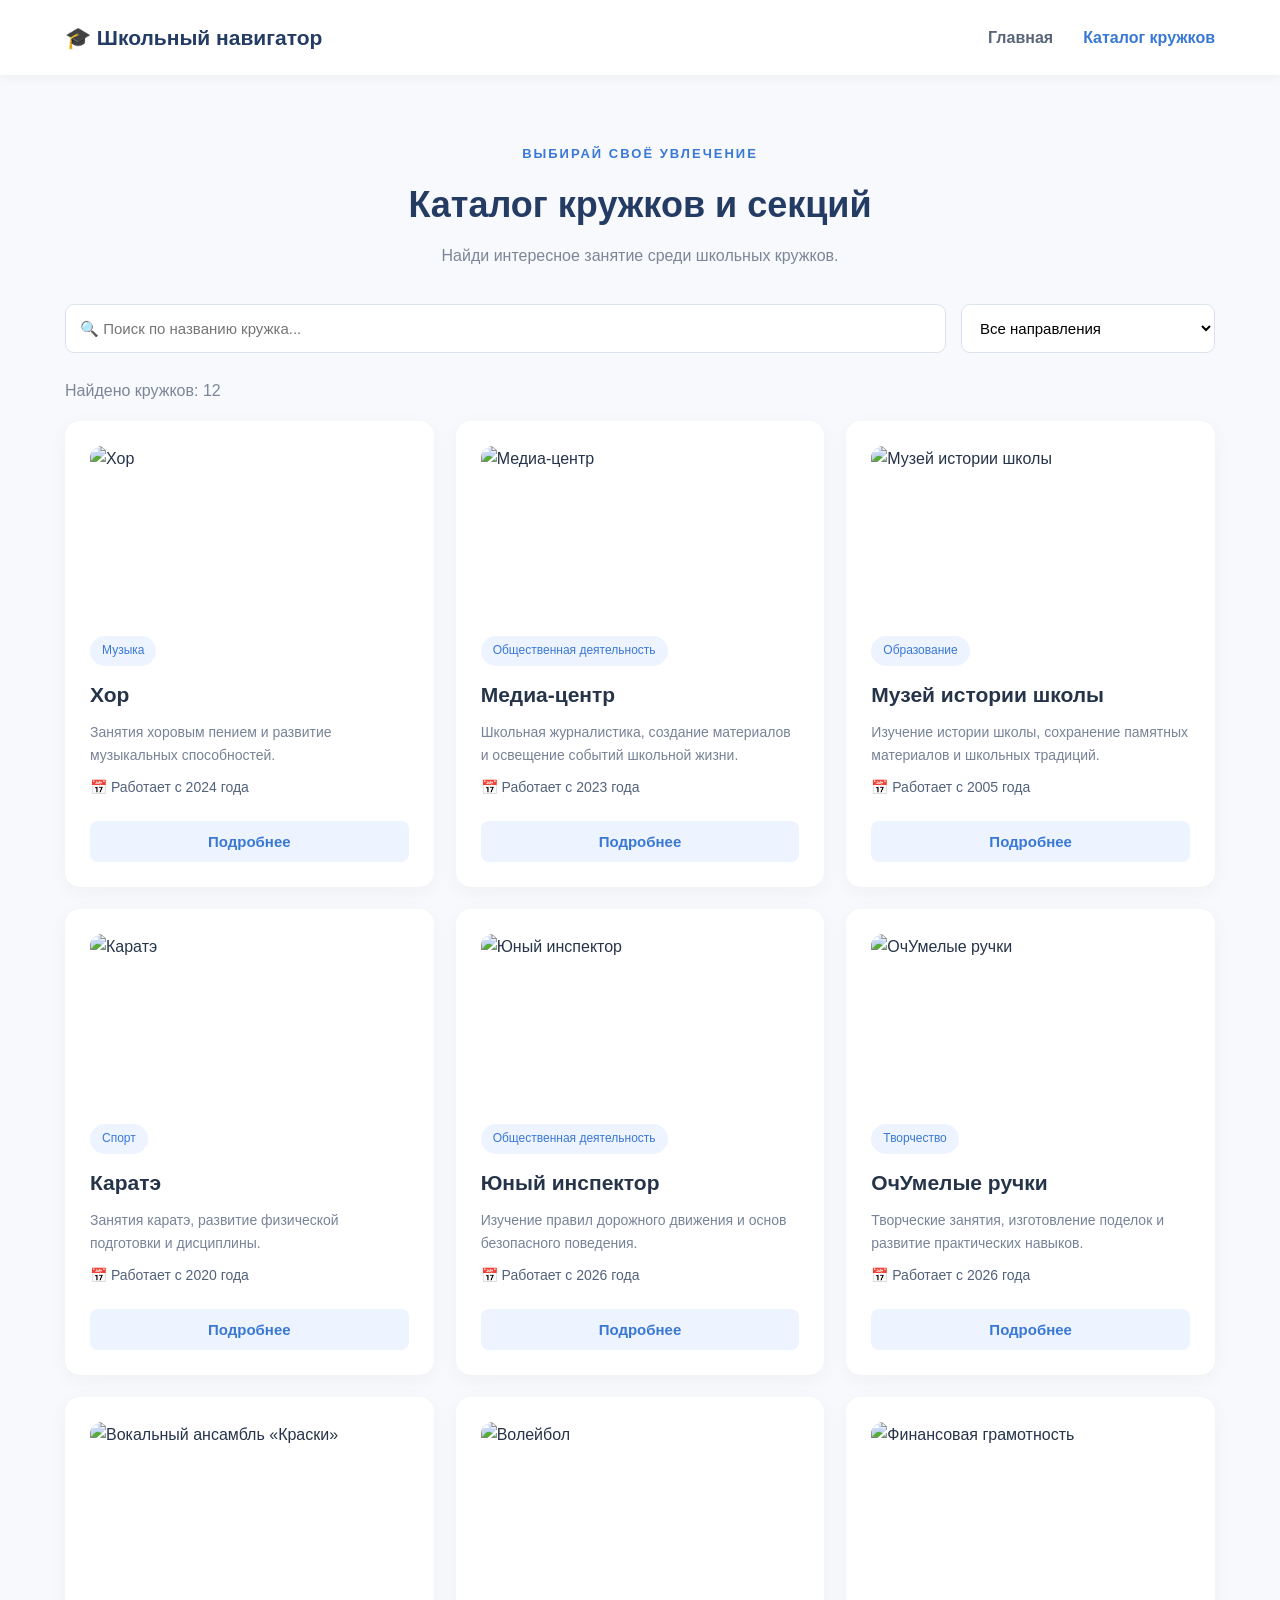
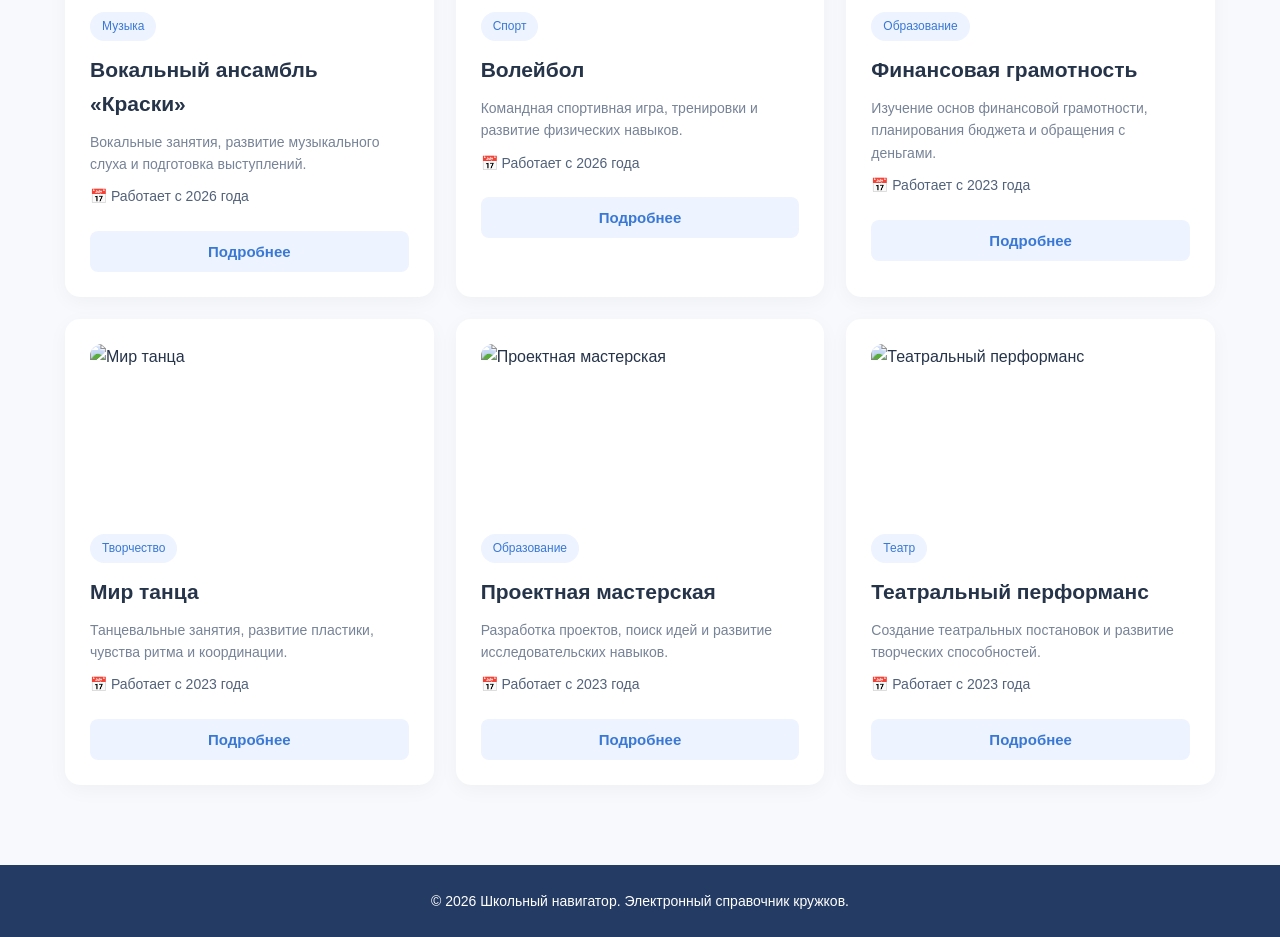
==== catalog.html @ a4b89b5b "Add files via upload" ====
<!DOCTYPE html>
<html lang="ru">
<head>
    <meta charset="UTF-8">
    <meta name="viewport" content="width=device-width, initial-scale=1.0">
    <title>Каталог кружков — Школьный навигатор</title>
    <link rel="stylesheet" href="style.css">
    <script src="script.js" defer></script>
</head>
<body>

    <header class="header">
        <div class="container nav">
            <a href="index.html" class="logo">🎓 Школьный навигатор</a>

            <nav>
                <a href="index.html">Главная</a>
                <a href="catalog.html" class="active">Каталог кружков</a>
            </nav>
        </div>
    </header>

    <main>
        <section class="catalog-section">
            <div class="container">

                <div class="catalog-heading">
                    <span class="subtitle">ВЫБИРАЙ СВОЁ УВЛЕЧЕНИЕ</span>
                    <h1>Каталог кружков и секций</h1>
                    <p>Найди интересное занятие среди школьных кружков.</p>
                </div>

                <div class="search-panel">
                    <input
                        type="text"
                        id="searchInput"
                        placeholder="🔍 Поиск по названию кружка..."
                    >
    
                <select id="categoryFilter">
                    <option value="Все">Все направления</option>
                    <option value="Музыка">Музыка</option>
                    <option value="Творчество">Творчество</option>
                    <option value="Спорт">Спорт</option>
                    <option value="Образование">Образование</option>
                    <option value="Театр">Театр</option>
                    <option value="Общественная деятельность">Общественная деятельность</option>
                </select>

                </div>

                <p id="resultsCount" class="results-count"></p>

                <div id="clubsContainer" class="clubs-grid">
                    <!-- Карточки кружков создаются через JavaScript -->
                </div>

                <div id="noResults" class="no-results hidden">
                    <div>🔎</div>
                    <h2>Ничего не найдено</h2>
                    <p>Попробуй изменить поисковый запрос или категорию.</p>
                </div>

            </div>
        </section>

        <div id="clubModal" class="modal hidden">
            <div class="modal-content">
                <button id="closeModal" class="close-modal"
                    aria-label="Закрыть">&times;</button>
                <div id="modalBody"></div>
            </div>
        </div>
    </main>

    <footer class="footer">
        <div class="container">
            <p>© 2026 Школьный навигатор. Электронный справочник кружков.</p>
        </div>
    </footer>

</body>
</html>
---- style.css ----
/* ОБЩИЕ НАСТРОЙКИ */

* {
    margin: 0;
    padding: 0;
    box-sizing: border-box;
}

body {
    font-family: Arial, sans-serif;
    color: #26344a;
    background: #f7f9fc;
    line-height: 1.6;
}

.container {
    width: 90%;
    max-width: 1150px;
    margin: 0 auto;
}

a {
    text-decoration: none;
}

/* ШАПКА САЙТА */

.header {
    background: white;
    box-shadow: 0 2px 12px rgba(0, 0, 0, 0.05);
    position: sticky;
    top: 0;
    z-index: 10;
}

.nav {
    min-height: 75px;
    display: flex;
    justify-content: space-between;
    align-items: center;
    gap: 20px;
}

.logo {
    font-size: 21px;
    font-weight: bold;
    color: #243b63;
}

nav {
    display: flex;
    gap: 30px;
}

nav a {
    color: #596579;
    font-weight: 600;
}

nav a:hover,
nav a.active {
    color: #3978d5;
}

/* КНОПКИ */

.btn {
    display: inline-block;
    background: #3978d5;
    color: white;
    padding: 13px 25px;
    border-radius: 9px;
    font-weight: bold;
    transition: 0.3s;
}

.btn:hover {
    background: #245fb5;
    transform: translateY(-2px);
}

/* ГЛАВНАЯ СТРАНИЦА */

.hero {
    background: linear-gradient(120deg, #e9f1ff, #f3edff);
    padding: 85px 0;
}

.hero-content {
    display: flex;
    justify-content: space-between;
    align-items: center;
    gap: 40px;
}

.hero-text {
    max-width: 580px;
}

.subtitle {
    color: #3978d5;
    font-size: 13px;
    font-weight: bold;
    letter-spacing: 2px;
}

.hero h1 {
    font-size: 52px;
    line-height: 1.15;
    margin: 15px 0;
    color: #243b63;
}

.hero-text p {
    font-size: 18px;
    color: #66758b;
    margin-bottom: 28px;
}

.hero-image {
    width: 350px;
    height: 300px;
    display: flex;
    flex-wrap: wrap;
    justify-content: center;
    align-items: center;
    gap: 15px;
}

.hero-icon,
.hero-center {
    width: 105px;
    height: 105px;
    display: flex;
    justify-content: center;
    align-items: center;
    background: white;
    border-radius: 25px;
    font-size: 45px;
    box-shadow: 0 10px 30px rgba(40, 70, 120, 0.08);
}

.hero-center {
    background: #3978d5;
}

/* НАПРАВЛЕНИЯ */

.categories {
    padding: 75px 0;
}

.section-title {
    text-align: center;
    font-size: 32px;
}

.section-description {
    text-align: center;
    color: #7b8798;
    margin: 10px 0 35px;
}

.category-grid {
    display: grid;
    grid-template-columns: repeat(4, 1fr);
    gap: 20px;
}

.category-card {
    background: white;
    padding: 28px 18px;
    text-align: center;
    border-radius: 15px;
    box-shadow: 0 5px 20px rgba(0, 0, 0, 0.04);
    transition: 0.3s;
}

.category-card:hover {
    transform: translateY(-5px);
    box-shadow: 0 10px 25px rgba(0, 0, 0, 0.08);
}

.category-icon {
    font-size: 42px;
    margin-bottom: 10px;
}

.category-card h3 {
    margin-bottom: 8px;
}

.category-card p {
    color: #7b8798;
    font-size: 14px;
}

/* О ПРОЕКТЕ */

.about {
    background: white;
    padding: 70px 0;
}

.about-content {
    display: flex;
    align-items: center;
    justify-content: space-between;
    gap: 40px;
}

.about-content > div:first-child {
    max-width: 650px;
}

.about h2 {
    font-size: 30px;
    margin-bottom: 20px;
}

.about p {
    color: #68778c;
    margin-bottom: 15px;
}

.about .btn {
    margin-top: 10px;
}

.about-emoji {
    font-size: 130px;
}

/* КАТАЛОГ */

.catalog-section {
    min-height: 75vh;
    padding: 65px 0 80px;
}

.catalog-heading {
    text-align: center;
    margin-bottom: 35px;
}

.catalog-heading h1 {
    font-size: 36px;
    margin: 10px 0;
    color: #243b63;
}

.catalog-heading p {
    color: #7b8798;
}

.search-panel {
    display: flex;
    gap: 15px;
    margin-bottom: 25px;
}

.search-panel input,
.search-panel select {
    padding: 14px;
    border: 1px solid #dce3ed;
    border-radius: 9px;
    background: white;
    font-size: 15px;
    outline: none;
}

.search-panel input {
    flex: 1;
}

.search-panel input:focus,
.search-panel select:focus {
    border-color: #3978d5;
}

.results-count {
    color: #7b8798;
    margin-bottom: 18px;
}

/* КАРТОЧКИ КРУЖКОВ */

.clubs-grid {
    display: grid;
    grid-template-columns: repeat(3, 1fr);
    gap: 22px;
}

.club-card {
    background: white;
    border-radius: 15px;
    padding: 25px;
    box-shadow: 0 5px 20px rgba(0, 0, 0, 0.04);
    transition: 0.3s;
}

.club-card:hover {
    transform: translateY(-5px);
    box-shadow: 0 10px 25px rgba(0, 0, 0, 0.08);
}

.club-icon {
    font-size: 42px;
    margin-bottom: 12px;
}

.club-category {
    display: inline-block;
    color: #3978d5;
    background: #edf3ff;
    padding: 5px 12px;
    border-radius: 20px;
    font-size: 12px;
    margin-bottom: 12px;
}

.club-card h3 {
    font-size: 21px;
    margin-bottom: 10px;
}

.club-card p {
    color: #778397;
    font-size: 14px;
    margin-bottom: 10px;
}

.club-info {
    color: #52627a;
    font-size: 14px;
    margin: 8px 0;
}

.details-btn {
    width: 100%;
    border: none;
    background: #edf3ff;
    color: #3978d5;
    padding: 12px;
    border-radius: 8px;
    font-size: 15px;
    font-weight: bold;
    cursor: pointer;
    margin-top: 15px;
}

.details-btn:hover {
    background: #3978d5;
    color: white;
}

/* НЕТ РЕЗУЛЬТАТОВ */

.no-results {
    text-align: center;
    padding: 50px 10px;
}

.no-results div {
    font-size: 55px;
}

.no-results p {
    color: #7b8798;
}

.hidden {
    display: none !important;
}

/* МОДАЛЬНОЕ ОКНО */

.modal {
    position: fixed;
    inset: 0;
    background: rgba(20, 32, 50, 0.6);
    display: flex;
    justify-content: center;
    align-items: center;
    padding: 20px;
    z-index: 100;
}

.modal-content {
    background: white;
    padding: 35px;
    border-radius: 15px;
    width: 100%;
    max-width: 500px;
    position: relative;
    max-height: 85vh;
    overflow-y: auto;
}

.close-modal {
    position: absolute;
    right: 15px;
    top: 10px;
    border: none;
    background: none;
    font-size: 30px;
    cursor: pointer;
    color: #68778c;
}

/* ПОДВАЛ */

.footer {
    background: #243b63;
    color: white;
    text-align: center;
    padding: 25px 0;
    font-size: 14px;
}

/* АДАПТАЦИЯ ПОД ПЛАНШЕТЫ И ТЕЛЕФОНЫ */

@media (max-width: 850px) {
    .category-grid {
        grid-template-columns: repeat(2, 1fr);
    }

    .clubs-grid {
        grid-template-columns: repeat(2, 1fr);
    }

    .hero h1 {
        font-size: 40px;
    }

    .hero-image {
        width: 270px;
    }
}

@media (max-width: 600px) {
    .nav {
        flex-direction: column;
        padding: 15px 0;
    }

    nav {
        gap: 20px;
    }

    .hero-content {
        flex-direction: column;
        text-align: center;
    }

    .hero h1 {
        font-size: 36px;
    }

    .hero-image {
        max-width: 100%;
    }

    .category-grid {
    display: grid;
    grid-template-columns: repeat(3, 1fr);
    gap: 20px;
    
}

    .about-content {
        flex-direction: column;
        text-align: center;
    }

    .search-panel {
        flex-direction: column;
    }

    .catalog-heading h1 {
        font-size: 28px;
    }
}

.category-icon {
    width: 100%;
    height: 160px;
    overflow: hidden;
    border-radius: 12px;
    margin-bottom: 15px;
}

.category-icon img {
    width: 100%;
    height: 100%;
    object-fit: cover;
    display: block;
}
.club-image {
    width: 100%;
    height: 180px;
    object-fit: cover;
    border-radius: 12px;
    display: block;
}

/* Фотографии кружков в каталоге */

.club-image {
    width: 100%;
    height: 190px;
    object-fit: cover;
    display: block;
    border-radius: 12px 12px 0 0;
}

/* Фотография в подробной информации */

.modal-image {
    width: 100%;
    max-height: 280px;
    object-fit: cover;
    border-radius: 12px;
    margin-bottom: 15px;
}

/* Расписание занятий */

.schedule {
    margin-top: 20px;
    padding: 15px;
    background: #f3f6fb;
    border-radius: 10px;
}

.schedule h3 {
    margin-bottom: 12px;
}

.schedule p {
    margin: 8px 0;
    line-height: 1.5;
}
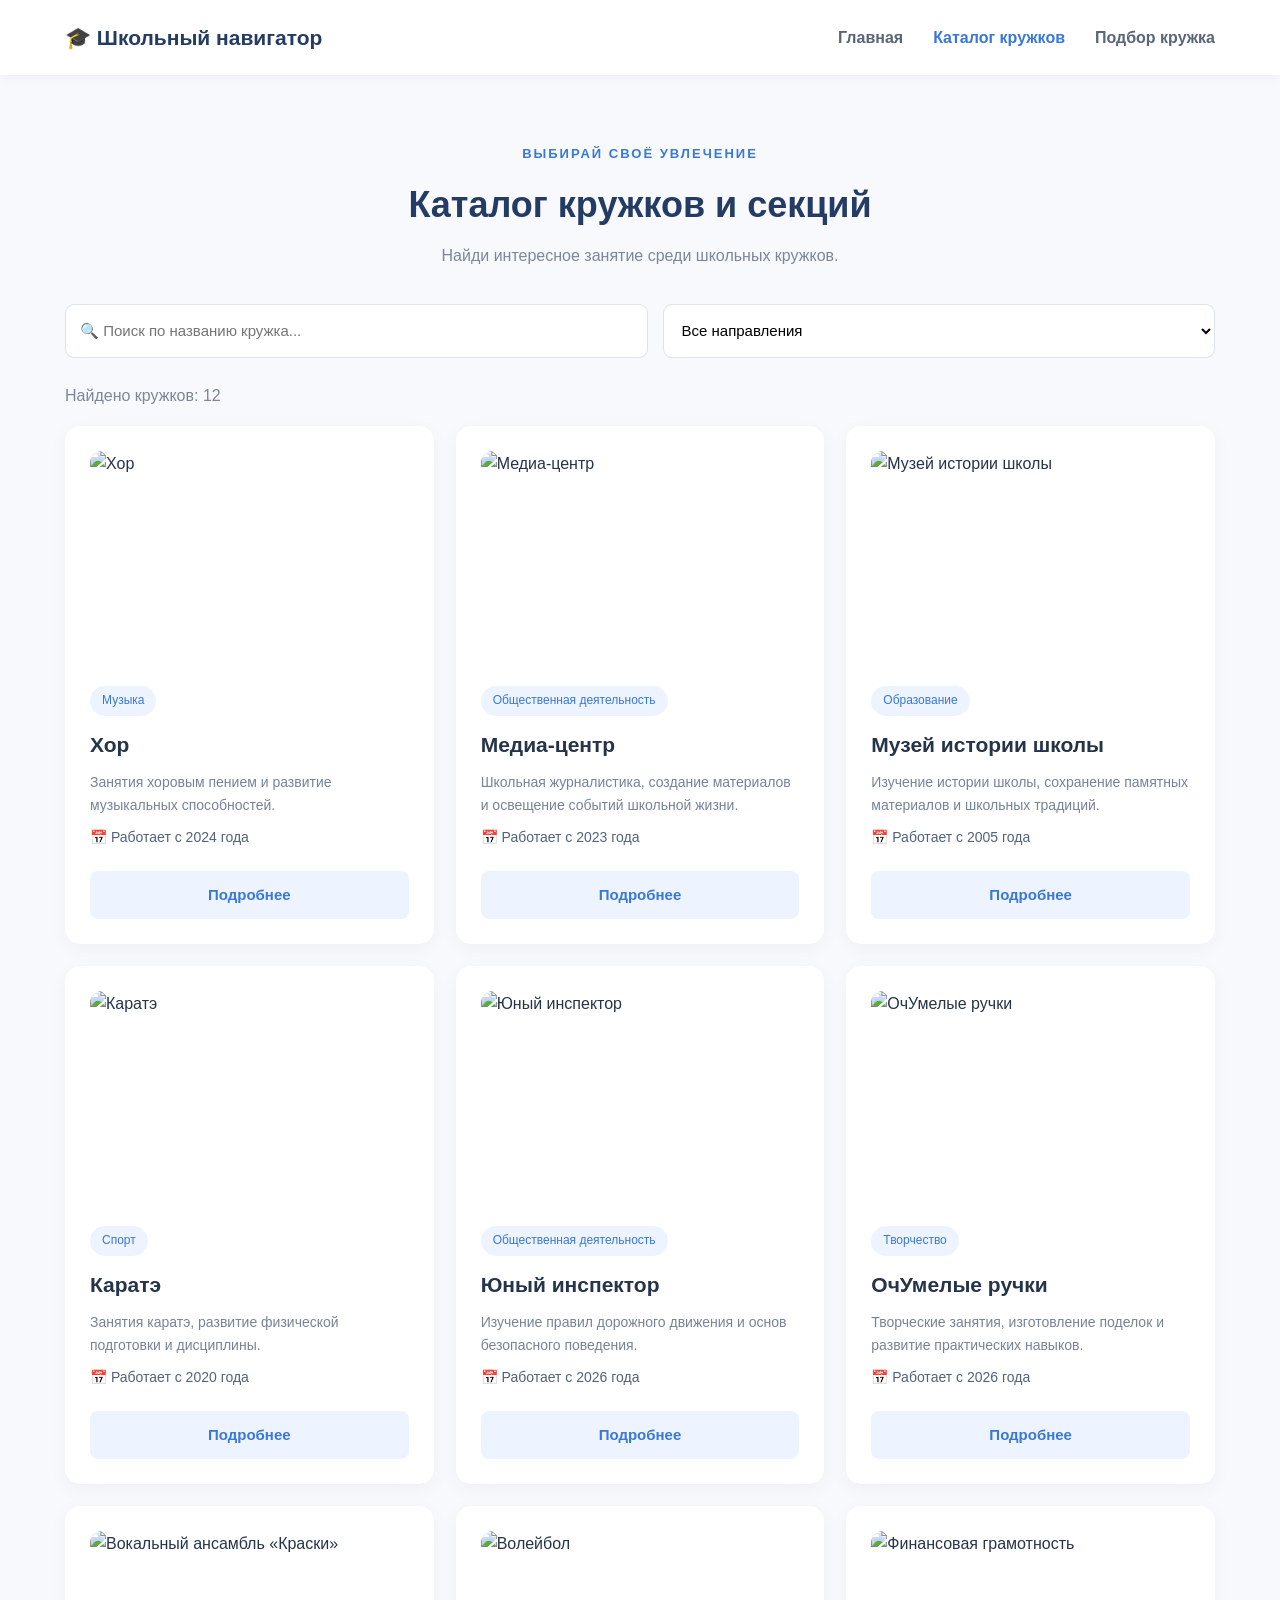
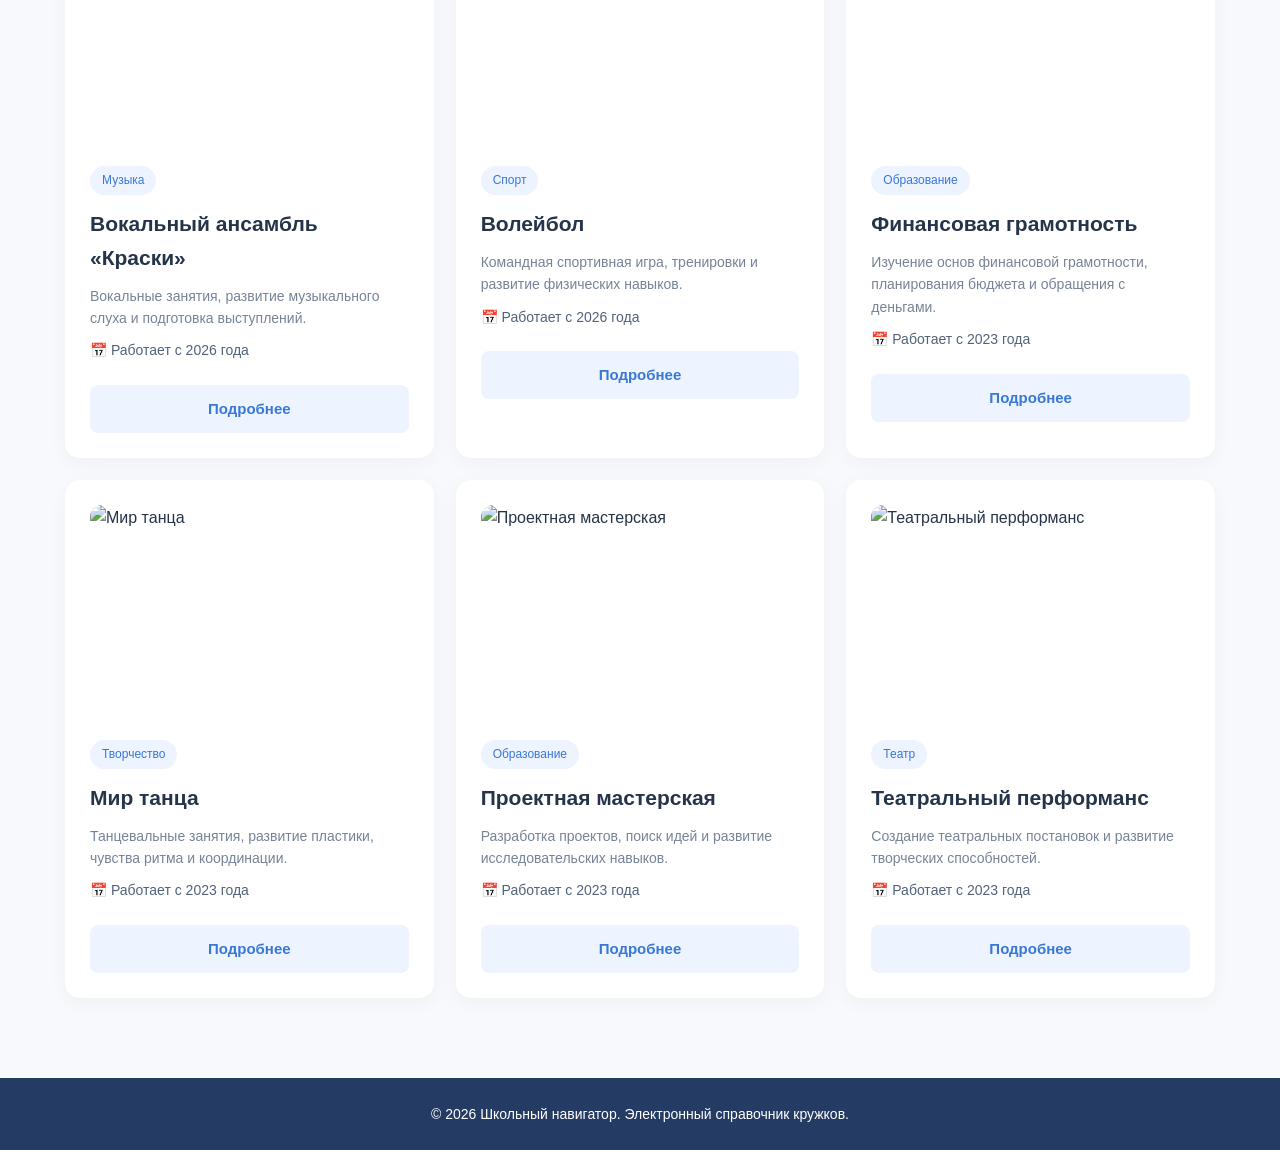
==== commit 69725a39: "Add files via upload" ====
--- a/catalog.html
+++ b/catalog.html
@@ -17,6 +17,7 @@
             <nav>
                 <a href="index.html">Главная</a>
                 <a href="catalog.html" class="active">Каталог кружков</a>
+                <a href="test.html">Подбор кружка</a>
             </nav>
         </div>
     </header>
--- a/style.css
+++ b/style.css
@@ -1,5 +1,10 @@
 
-/* ОБЩИЕ НАСТРОЙКИ */
+/* =====================================
+   ШКОЛЬНЫЙ НАВИГАТОР
+   УНИВЕРСАЛЬНЫЙ АДАПТИВНЫЙ ДИЗАЙН
+===================================== */
+
+/* 1. ОБЩИЕ НАСТРОЙКИ */
 
 * {
     margin: 0;
@@ -7,26 +12,44 @@
     box-sizing: border-box;
 }
 
+html {
+    width: 100%;
+    scroll-behavior: smooth;
+}
+
 body {
+    width: 100%;
+    min-width: 320px;
     font-family: Arial, sans-serif;
     color: #26344a;
     background: #f7f9fc;
     line-height: 1.6;
-}
-
-.container {
-    width: 90%;
-    max-width: 1150px;
-    margin: 0 auto;
+    overflow-x: clip;
+}
+
+img {
+    max-width: 100%;
 }
 
 a {
     text-decoration: none;
 }
 
-/* ШАПКА САЙТА */
+button,
+input,
+select {
+    font: inherit;
+}
+
+.container {
+    width: min(92%, 1150px);
+    margin-inline: auto;
+}
+
+/* 2. ШАПКА САЙТА */
 
 .header {
+    width: 100%;
     background: white;
     box-shadow: 0 2px 12px rgba(0, 0, 0, 0.05);
     position: sticky;
@@ -40,17 +63,22 @@
     justify-content: space-between;
     align-items: center;
     gap: 20px;
+    padding-block: 12px;
 }
 
 .logo {
-    font-size: 21px;
+    font-size: clamp(17px, 2vw, 21px);
     font-weight: bold;
     color: #243b63;
+    overflow-wrap: anywhere;
 }
 
 nav {
     display: flex;
-    gap: 30px;
+    align-items: center;
+    justify-content: center;
+    flex-wrap: wrap;
+    gap: clamp(12px, 2.5vw, 30px);
 }
 
 nav a {
@@ -63,7 +91,7 @@
     color: #3978d5;
 }
 
-/* КНОПКИ */
+/* 3. КНОПКИ */
 
 .btn {
     display: inline-block;
@@ -72,6 +100,7 @@
     padding: 13px 25px;
     border-radius: 9px;
     font-weight: bold;
+    text-align: center;
     transition: 0.3s;
 }
 
@@ -80,21 +109,25 @@
     transform: translateY(-2px);
 }
 
-/* ГЛАВНАЯ СТРАНИЦА */
+/* 4. ГЛАВНАЯ СТРАНИЦА */
 
 .hero {
     background: linear-gradient(120deg, #e9f1ff, #f3edff);
-    padding: 85px 0;
+    padding: clamp(45px, 8vw, 85px) 0;
+    overflow: hidden;
 }
 
 .hero-content {
     display: flex;
     justify-content: space-between;
     align-items: center;
-    gap: 40px;
+    gap: clamp(25px, 5vw, 50px);
+    min-width: 0;
 }
 
 .hero-text {
+    flex: 1 1 400px;
+    min-width: 0;
     max-width: 580px;
 }
 
@@ -106,21 +139,25 @@
 }
 
 .hero h1 {
-    font-size: 52px;
+    font-size: clamp(32px, 5vw, 52px);
     line-height: 1.15;
     margin: 15px 0;
     color: #243b63;
+    overflow-wrap: break-word;
 }
 
 .hero-text p {
-    font-size: 18px;
+    font-size: clamp(16px, 2vw, 18px);
     color: #66758b;
     margin-bottom: 28px;
 }
 
 .hero-image {
+    flex: 0 1 350px;
     width: 350px;
-    height: 300px;
+    max-width: 100%;
+    min-width: 0;
+    min-height: 250px;
     display: flex;
     flex-wrap: wrap;
     justify-content: center;
@@ -132,6 +169,7 @@
 .hero-center {
     width: 105px;
     height: 105px;
+    flex: 0 0 105px;
     display: flex;
     justify-content: center;
     align-items: center;
@@ -145,15 +183,16 @@
     background: #3978d5;
 }
 
-/* НАПРАВЛЕНИЯ */
+/* 5. НАПРАВЛЕНИЯ */
 
 .categories {
-    padding: 75px 0;
+    padding: clamp(45px, 7vw, 75px) 0;
 }
 
 .section-title {
     text-align: center;
-    font-size: 32px;
+    font-size: clamp(25px, 4vw, 32px);
+    color: #243b63;
 }
 
 .section-description {
@@ -164,11 +203,13 @@
 
 .category-grid {
     display: grid;
-    grid-template-columns: repeat(4, 1fr);
+    grid-template-columns:
+        repeat(auto-fit, minmax(min(100%, 220px), 1fr));
     gap: 20px;
 }
 
 .category-card {
+    min-width: 0;
     background: white;
     padding: 28px 18px;
     text-align: center;
@@ -183,8 +224,19 @@
 }
 
 .category-icon {
+    width: 100%;
+    height: 160px;
+    overflow: hidden;
+    border-radius: 12px;
+    margin-bottom: 15px;
     font-size: 42px;
-    margin-bottom: 10px;
+}
+
+.category-icon img {
+    width: 100%;
+    height: 100%;
+    object-fit: cover;
+    display: block;
 }
 
 .category-card h3 {
@@ -194,13 +246,14 @@
 .category-card p {
     color: #7b8798;
     font-size: 14px;
-}
-
-/* О ПРОЕКТЕ */
+    overflow-wrap: break-word;
+}
+
+/* 6. О ПРОЕКТЕ */
 
 .about {
     background: white;
-    padding: 70px 0;
+    padding: clamp(45px, 7vw, 70px) 0;
 }
 
 .about-content {
@@ -212,10 +265,11 @@
 
 .about-content > div:first-child {
     max-width: 650px;
+    min-width: 0;
 }
 
 .about h2 {
-    font-size: 30px;
+    font-size: clamp(25px, 4vw, 30px);
     margin-bottom: 20px;
 }
 
@@ -229,14 +283,14 @@
 }
 
 .about-emoji {
-    font-size: 130px;
-}
-
-/* КАТАЛОГ */
+    font-size: clamp(70px, 12vw, 130px);
+}
+
+/* 7. КАТАЛОГ */
 
 .catalog-section {
     min-height: 75vh;
-    padding: 65px 0 80px;
+    padding: clamp(40px, 6vw, 65px) 0 80px;
 }
 
 .catalog-heading {
@@ -245,23 +299,29 @@
 }
 
 .catalog-heading h1 {
-    font-size: 36px;
+    font-size: clamp(27px, 4vw, 36px);
     margin: 10px 0;
     color: #243b63;
+    overflow-wrap: break-word;
 }
 
 .catalog-heading p {
     color: #7b8798;
 }
 
+/* 8. ПОИСК И ФИЛЬТР */
+
 .search-panel {
     display: flex;
+    flex-wrap: wrap;
     gap: 15px;
     margin-bottom: 25px;
+    width: 100%;
 }
 
 .search-panel input,
 .search-panel select {
+    min-width: 0;
     padding: 14px;
     border: 1px solid #dce3ed;
     border-radius: 9px;
@@ -271,7 +331,13 @@
 }
 
 .search-panel input {
-    flex: 1;
+    flex: 1 1 250px;
+    width: 100%;
+}
+
+.search-panel select {
+    flex: 1 1 220px;
+    width: 100%;
 }
 
 .search-panel input:focus,
@@ -284,20 +350,24 @@
     margin-bottom: 18px;
 }
 
-/* КАРТОЧКИ КРУЖКОВ */
+/* 9. КАРТОЧКИ КРУЖКОВ */
 
 .clubs-grid {
     display: grid;
-    grid-template-columns: repeat(3, 1fr);
+    grid-template-columns:
+        repeat(auto-fit, minmax(min(100%, 280px), 1fr));
     gap: 22px;
+    align-items: stretch;
 }
 
 .club-card {
+    min-width: 0;
     background: white;
     border-radius: 15px;
     padding: 25px;
     box-shadow: 0 5px 20px rgba(0, 0, 0, 0.04);
     transition: 0.3s;
+    overflow: hidden;
 }
 
 .club-card:hover {
@@ -323,18 +393,21 @@
 .club-card h3 {
     font-size: 21px;
     margin-bottom: 10px;
+    overflow-wrap: break-word;
 }
 
 .club-card p {
     color: #778397;
     font-size: 14px;
     margin-bottom: 10px;
+    overflow-wrap: break-word;
 }
 
 .club-info {
     color: #52627a;
     font-size: 14px;
     margin: 8px 0;
+    overflow-wrap: break-word;
 }
 
 .details-btn {
@@ -355,7 +428,26 @@
     color: white;
 }
 
-/* НЕТ РЕЗУЛЬТАТОВ */
+/* 10. ФОТОГРАФИИ КРУЖКОВ */
+
+.club-image {
+    width: 100%;
+    height: clamp(170px, 22vw, 220px);
+    object-fit: cover;
+    display: block;
+    border-radius: 12px;
+    margin-bottom: 15px;
+}
+
+.modal-image {
+    width: 100%;
+    max-height: 280px;
+    object-fit: cover;
+    border-radius: 12px;
+    margin-bottom: 15px;
+}
+
+/* 11. НЕТ РЕЗУЛЬТАТОВ */
 
 .no-results {
     text-align: center;
@@ -374,7 +466,7 @@
     display: none !important;
 }
 
-/* МОДАЛЬНОЕ ОКНО */
+/* 12. МОДАЛЬНОЕ ОКНО */
 
 .modal {
     position: fixed;
@@ -396,6 +488,7 @@
     position: relative;
     max-height: 85vh;
     overflow-y: auto;
+    overflow-wrap: break-word;
 }
 
 .close-modal {
@@ -409,123 +502,7 @@
     color: #68778c;
 }
 
-/* ПОДВАЛ */
-
-.footer {
-    background: #243b63;
-    color: white;
-    text-align: center;
-    padding: 25px 0;
-    font-size: 14px;
-}
-
-/* АДАПТАЦИЯ ПОД ПЛАНШЕТЫ И ТЕЛЕФОНЫ */
-
-@media (max-width: 850px) {
-    .category-grid {
-        grid-template-columns: repeat(2, 1fr);
-    }
-
-    .clubs-grid {
-        grid-template-columns: repeat(2, 1fr);
-    }
-
-    .hero h1 {
-        font-size: 40px;
-    }
-
-    .hero-image {
-        width: 270px;
-    }
-}
-
-@media (max-width: 600px) {
-    .nav {
-        flex-direction: column;
-        padding: 15px 0;
-    }
-
-    nav {
-        gap: 20px;
-    }
-
-    .hero-content {
-        flex-direction: column;
-        text-align: center;
-    }
-
-    .hero h1 {
-        font-size: 36px;
-    }
-
-    .hero-image {
-        max-width: 100%;
-    }
-
-    .category-grid {
-    display: grid;
-    grid-template-columns: repeat(3, 1fr);
-    gap: 20px;
-    
-}
-
-    .about-content {
-        flex-direction: column;
-        text-align: center;
-    }
-
-    .search-panel {
-        flex-direction: column;
-    }
-
-    .catalog-heading h1 {
-        font-size: 28px;
-    }
-}
-
-.category-icon {
-    width: 100%;
-    height: 160px;
-    overflow: hidden;
-    border-radius: 12px;
-    margin-bottom: 15px;
-}
-
-.category-icon img {
-    width: 100%;
-    height: 100%;
-    object-fit: cover;
-    display: block;
-}
-.club-image {
-    width: 100%;
-    height: 180px;
-    object-fit: cover;
-    border-radius: 12px;
-    display: block;
-}
-
-/* Фотографии кружков в каталоге */
-
-.club-image {
-    width: 100%;
-    height: 190px;
-    object-fit: cover;
-    display: block;
-    border-radius: 12px 12px 0 0;
-}
-
-/* Фотография в подробной информации */
-
-.modal-image {
-    width: 100%;
-    max-height: 280px;
-    object-fit: cover;
-    border-radius: 12px;
-    margin-bottom: 15px;
-}
-
-/* Расписание занятий */
+/* 13. РАСПИСАНИЕ */
 
 .schedule {
     margin-top: 20px;
@@ -542,3 +519,217 @@
     margin: 8px 0;
     line-height: 1.5;
 }
+
+/* 14. ПОДВАЛ */
+
+.footer {
+    background: #243b63;
+    color: white;
+    text-align: center;
+    padding: 25px 15px;
+    font-size: 14px;
+}
+
+/* 15. ПЛАНШЕТЫ И НЕБОЛЬШИЕ ЭКРАНЫ */
+
+@media (max-width: 850px) {
+
+    .nav {
+        flex-wrap: wrap;
+        justify-content: center;
+        text-align: center;
+    }
+
+    .hero-content {
+        gap: 25px;
+    }
+
+    .hero-image {
+        flex-basis: 270px;
+    }
+
+    .about-content {
+        gap: 25px;
+    }
+}
+
+/* 16. ТЕЛЕФОНЫ */
+
+@media (max-width: 600px) {
+
+    .container {
+        width: 92%;
+    }
+
+    /* Шапка */
+    .nav {
+        flex-direction: column;
+        gap: 10px;
+        padding: 12px 0;
+    }
+
+    .logo {
+        text-align: center;
+        font-size: 19px;
+    }
+
+    nav {
+        width: 100%;
+        justify-content: center;
+        gap: 16px;
+    }
+
+    nav a {
+        font-size: 14px;
+    }
+
+    /* Главный экран */
+    .hero {
+        padding: 40px 0;
+    }
+
+    .hero-content {
+        flex-direction: column;
+        text-align: center;
+    }
+
+    .hero-text {
+        width: 100%;
+    }
+
+    .hero h1 {
+        font-size: clamp(30px, 8vw, 36px);
+    }
+
+    .hero-text p {
+        font-size: 16px;
+    }
+
+    .hero-image {
+        width: 100%;
+        max-width: 270px;
+        flex: none;
+        min-height: auto;
+        display: grid;
+        grid-template-columns: repeat(2, minmax(0, 1fr));
+        gap: 12px;
+        margin: 15px auto 0;
+    }
+
+    .hero-icon,
+    .hero-center {
+        width: 100%;
+        height: 95px;
+        min-width: 0;
+        flex: none;
+        font-size: 38px;
+    }
+
+    /* Направления */
+    .category-grid {
+        grid-template-columns:
+            repeat(auto-fit, minmax(min(100%, 145px), 1fr));
+        gap: 12px;
+    }
+
+    .category-card {
+        padding: 18px 10px;
+    }
+
+    .category-icon {
+        height: 120px;
+    }
+
+    .category-card h3 {
+        font-size: 16px;
+    }
+
+    .category-card p {
+        font-size: 13px;
+    }
+
+    /* О проекте */
+    .about-content {
+        flex-direction: column;
+        text-align: center;
+    }
+
+    /* Каталог */
+    .catalog-section {
+        padding-top: 40px;
+    }
+
+    .catalog-heading {
+        margin-bottom: 25px;
+    }
+
+    .search-panel {
+        flex-direction: column;
+        gap: 12px;
+    }
+
+    .search-panel input,
+    .search-panel select {
+        width: 100%;
+        flex: 1 1 auto;
+        font-size: 14px;
+    }
+
+    .clubs-grid {
+        grid-template-columns: 1fr;
+        gap: 18px;
+    }
+
+    .club-card {
+        padding: 18px;
+    }
+
+    .club-image {
+        height: 200px;
+    }
+
+    /* Модальное окно */
+    .modal {
+        padding: 12px;
+    }
+
+    .modal-content {
+        width: 100%;
+        max-width: 100%;
+        max-height: 90vh;
+        padding: 30px 18px 20px;
+    }
+}
+
+/* 17. ОЧЕНЬ МАЛЕНЬКИЕ ТЕЛЕФОНЫ */
+
+@media (max-width: 360px) {
+
+    .logo {
+        font-size: 17px;
+    }
+
+    nav {
+        gap: 10px;
+    }
+
+    nav a {
+        font-size: 13px;
+    }
+
+    .hero h1 {
+        font-size: 29px;
+    }
+
+    .category-grid {
+        grid-template-columns: 1fr;
+    }
+
+    .category-card {
+        padding: 20px;
+    }
+
+    .club-card {
+        padding: 15px;
+    }
+}
